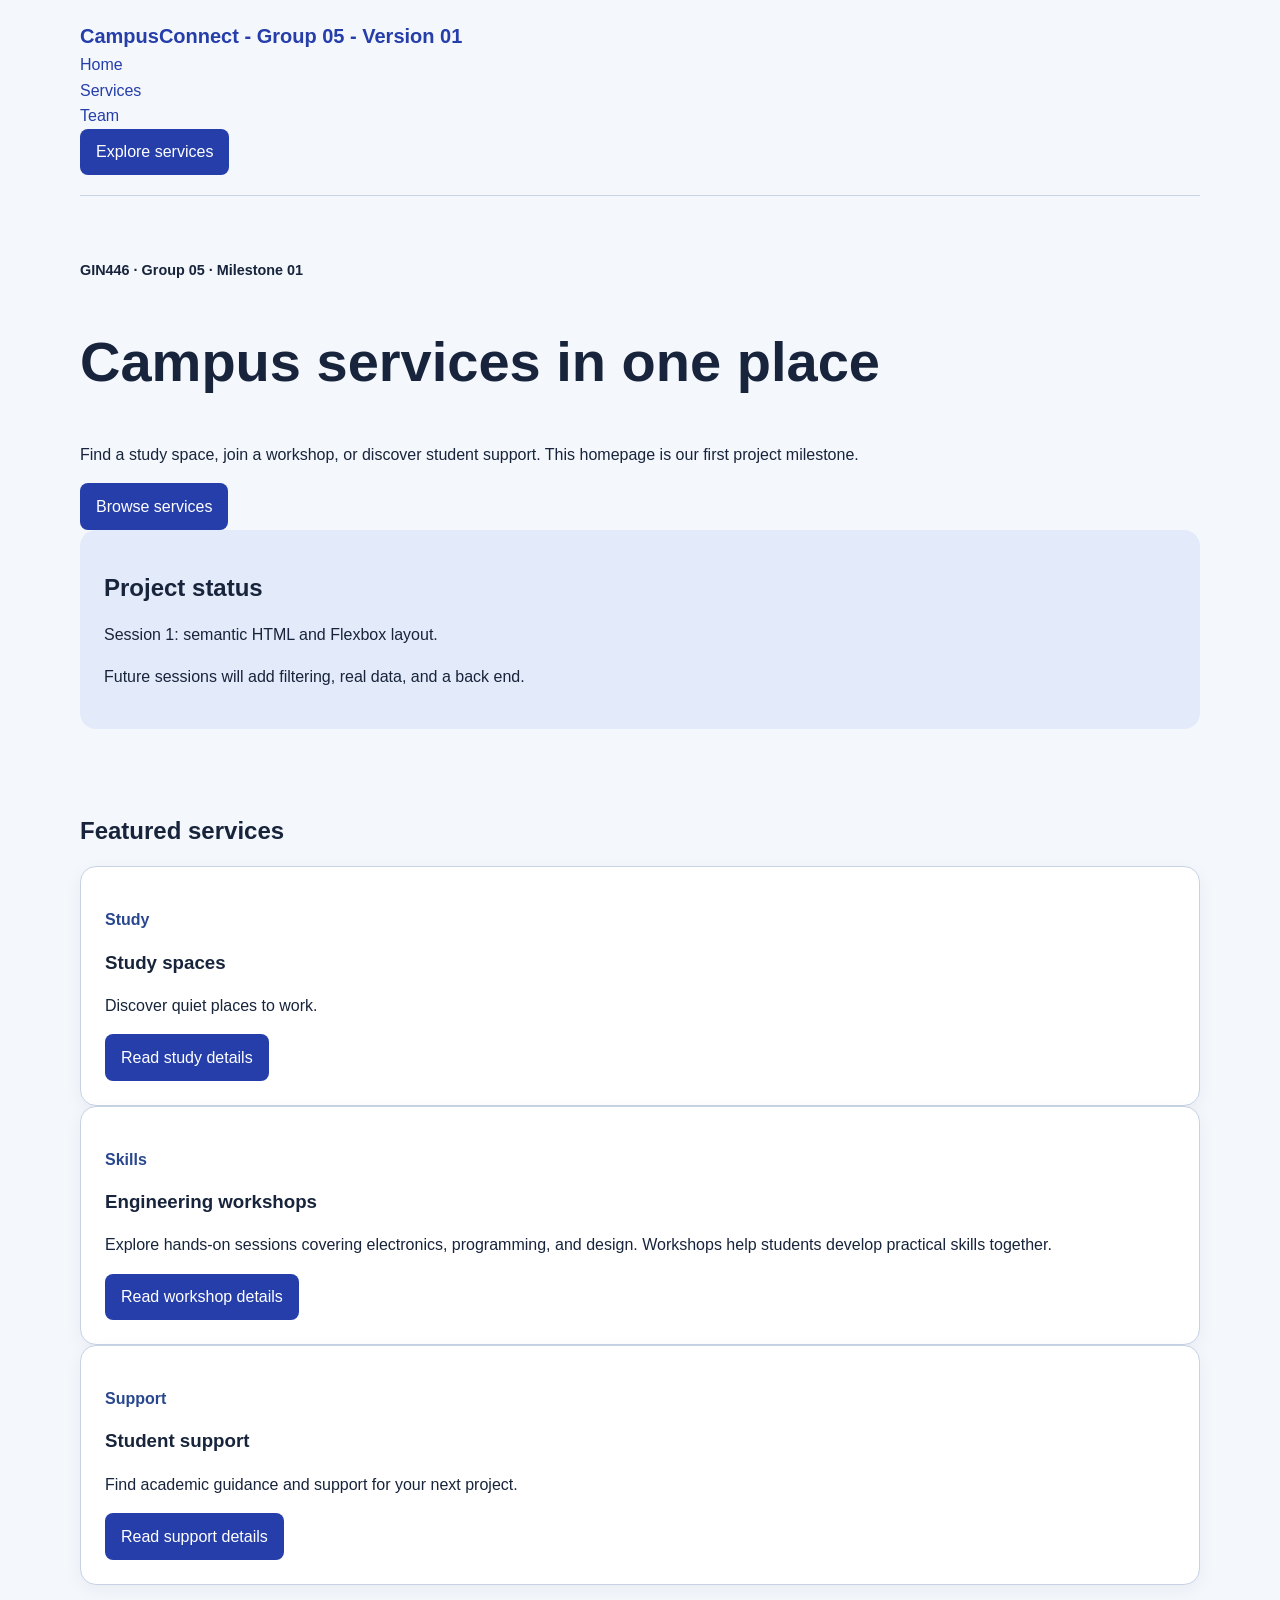
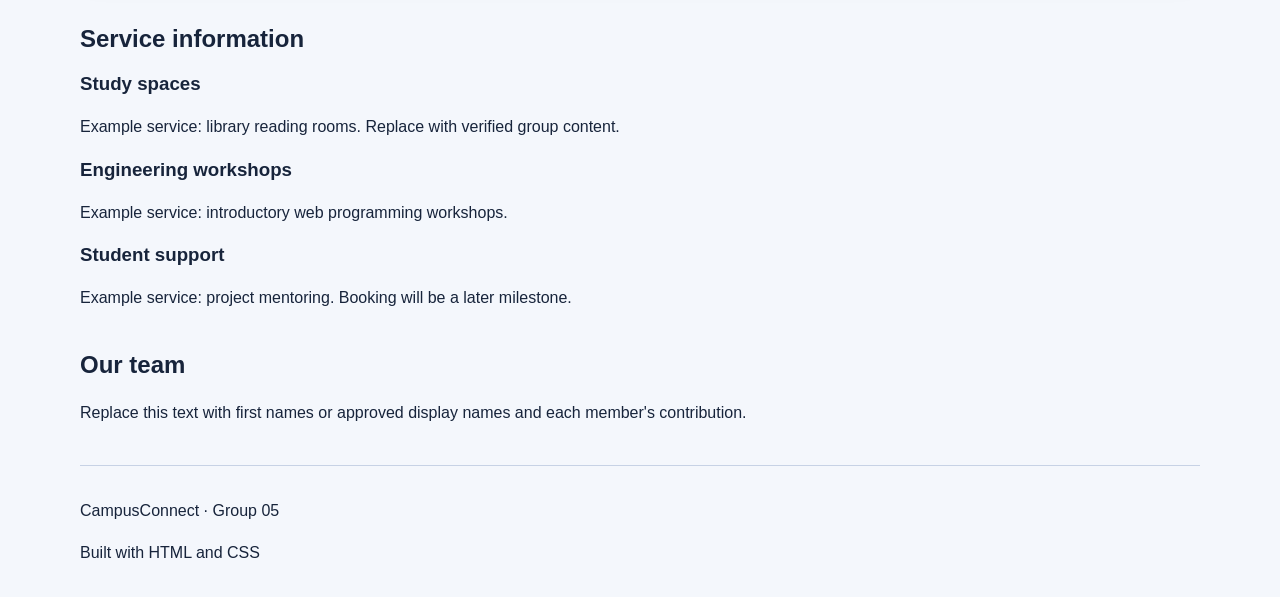
==== index.html @ 098f94c9 "Add files via upload" ====
<!doctype html>
<html lang="en">
<head>
  <meta charset="utf-8">
  <meta name="viewport" content="width=device-width, initial-scale=1">
  <title>CampusConnect | Group 05</title>
  <link rel="stylesheet" href="css/styles.css">
</head>
<body>
  <a class="skip-link" href="#main">Skip to main content</a>
  <header class="site-header container">
    <a class="brand" href="#home">CampusConnect - Group 05 - Version 01</a>
    <nav aria-label="Main navigation">
      <ul class="nav-list">
        <li><a href="#home">Home</a></li>
        <li><a href="#services">Services</a></li>
        <li><a href="#team">Team</a></li>
      </ul>
    </nav>
    <a class="button" href="#services">Explore services</a>
  </header>
  <main id="main" class="container">
    <section class="hero" id="home" aria-labelledby="hero-title">
      <div class="hero-copy">
        <p class="eyebrow">GIN446 · Group 05 · Milestone 01</p>
        <h1 id="hero-title">Campus services in one place</h1>
        <p>Find a study space, join a workshop, or discover student support. This homepage is our first project milestone.</p>
        <a class="button" href="#services">Browse services</a>
      </div>
      <aside class="project-summary" aria-labelledby="summary-title">
        <h2 id="summary-title">Project status</h2>
        <p>Session 1: semantic HTML and Flexbox layout.</p>
        <p>Future sessions will add filtering, real data, and a back end.</p>
      </aside>
    </section>
    <section id="services" aria-labelledby="services-title">
      <h2 id="services-title">Featured services</h2>
      <div class="cards">
        <article class="card">
          <p class="tag">Study</p><h3>Study spaces</h3>
          <p>Discover quiet places to work.</p>
          <a class="button" href="#study-details">Read study details</a>
        </article>
        <article class="card">
          <p class="tag">Skills</p><h3>Engineering workshops</h3>
          <p>Explore hands-on sessions covering electronics, programming, and design. Workshops help students develop practical skills together.</p>
          <a class="button" href="#workshop-details">Read workshop details</a>
        </article>
        <article class="card">
          <p class="tag">Support</p><h3>Student support</h3>
          <p>Find academic guidance and support for your next project.</p>
          <a class="button" href="#support-details">Read support details</a>
        </article>
      </div>
    </section>
    <section class="details" aria-labelledby="details-title">
      <h2 id="details-title">Service information</h2>
      <h3 id="study-details">Study spaces</h3><p>Example service: library reading rooms. Replace with verified group content.</p>
      <h3 id="workshop-details">Engineering workshops</h3><p>Example service: introductory web programming workshops.</p>
      <h3 id="support-details">Student support</h3><p>Example service: project mentoring. Booking will be a later milestone.</p>
    </section>
    <section id="team" aria-labelledby="team-title">
      <h2 id="team-title">Our team</h2>
      <p>Replace this text with first names or approved display names and each member's contribution.</p>
    </section>
  </main>
  <footer class="site-footer container"><p>CampusConnect · Group 05</p><p>Built with HTML and CSS</p></footer>
</body>
</html>
---- css/styles.css ----
/* Base styles are supplied. Students implement the layout below. */
* { box-sizing: border-box; }
body { margin: 0; font-family: Arial, sans-serif; line-height: 1.6; color: #17243b; background: #f4f7fc; }
h1, h2, h3 { line-height: 1.2; }
h1 { font-size: clamp(2rem, 5vw, 3.5rem); }
a { color: #253eaa; overflow-wrap: anywhere; }
.container { width: min(1120px, calc(100% - 2rem)); margin-inline: auto; }
.site-header { padding-block: 1.25rem; border-bottom: 1px solid #c7d2e5; }
.brand { font-weight: 800; font-size: 1.25rem; text-decoration: none; }
.nav-list { list-style: none; padding: 0; margin: 0; }
.nav-list a { text-decoration: none; }
.hero { padding-block: 3rem; }
.eyebrow { font-size: .9rem; font-weight: bold; }
.project-summary { background: #e3ebfa; padding: 1.5rem; border-radius: 1rem; }
.card { background: white; border: 1px solid #c7d2e5; border-radius: 1rem; padding: 1.5rem; box-shadow: 0 5px 18px #17243b0d; }
.tag { color: #28478e; font-weight: bold; }
.button { display: inline-block; background: #253eaa; color: white; padding: .65rem 1rem; border-radius: .5rem; text-decoration: none; }
.button:hover { background: #172c83; }
a:focus-visible { outline: 3px solid #9a4800; outline-offset: 4px; }
section { margin-bottom: 2.5rem; scroll-margin-top: 1rem; }
.site-footer { padding-block: 1rem; border-top: 1px solid #c7d2e5; }
.skip-link { position: absolute; top: -100px; left: 1rem; background: white; padding: .5rem; }
.skip-link:focus { top: .5rem; }

/* TODO 1: Header: display:flex; align-items:center; flex-wrap:wrap; gap:1.5rem. */
/* TODO 2: Push the last header link right using auto margin on nav. */
/* TODO 3: Make .nav-list flex, wrapping, with gap:1rem. */
/* TODO 4: Hero: wrapping flex row, align-items:center, gap:2rem.
   .hero-copy: flex:2 1 28rem; .project-summary: flex:1 1 16rem.
   Set min-width:0 on both hero items. */
/* TODO 5: Cards: wrapping flex container, gap:1.25rem, stretch alignment. */
/* TODO 6: Each card: flex:1 1 16rem; min-width:0; nested flex column. */
/* TODO 7: Pin card links with margin-top:auto; align-self:flex-start. */
/* TODO 8: Footer: wrapping flex row; space-between; gap:1rem. */
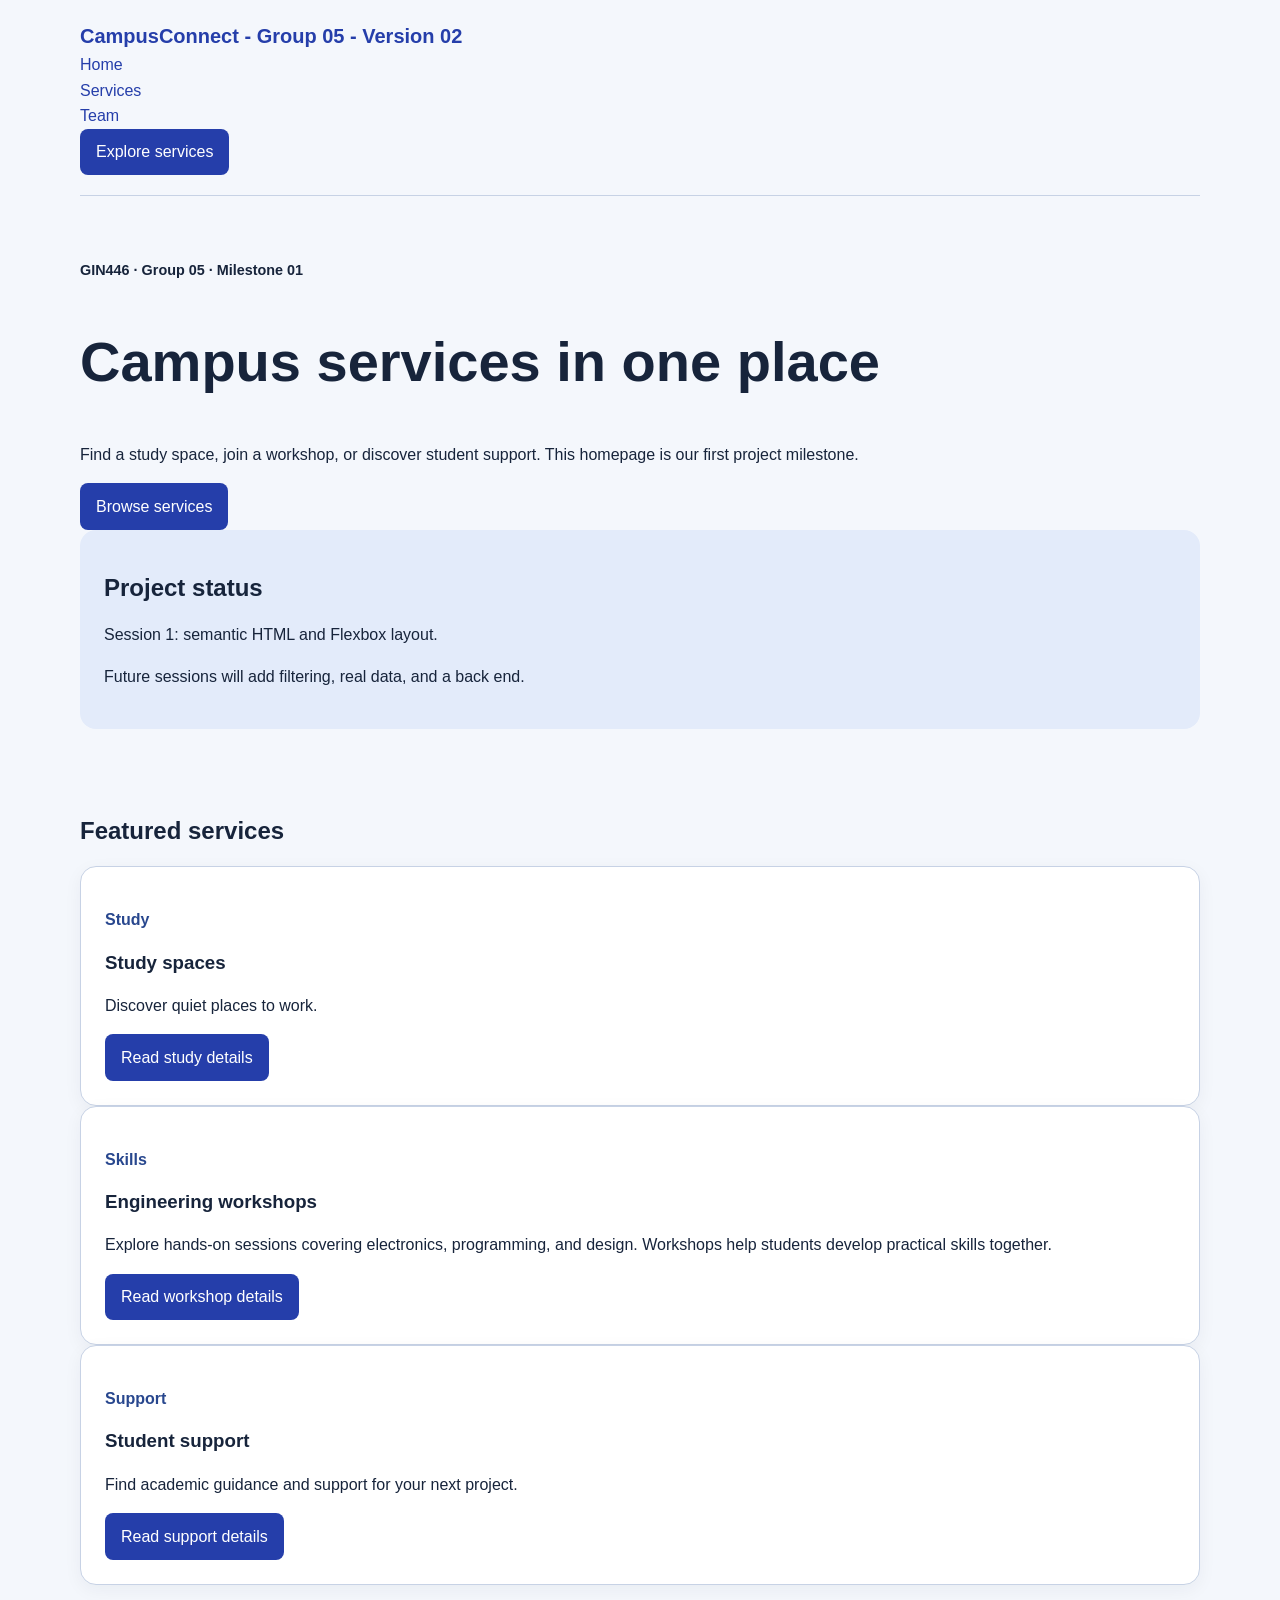
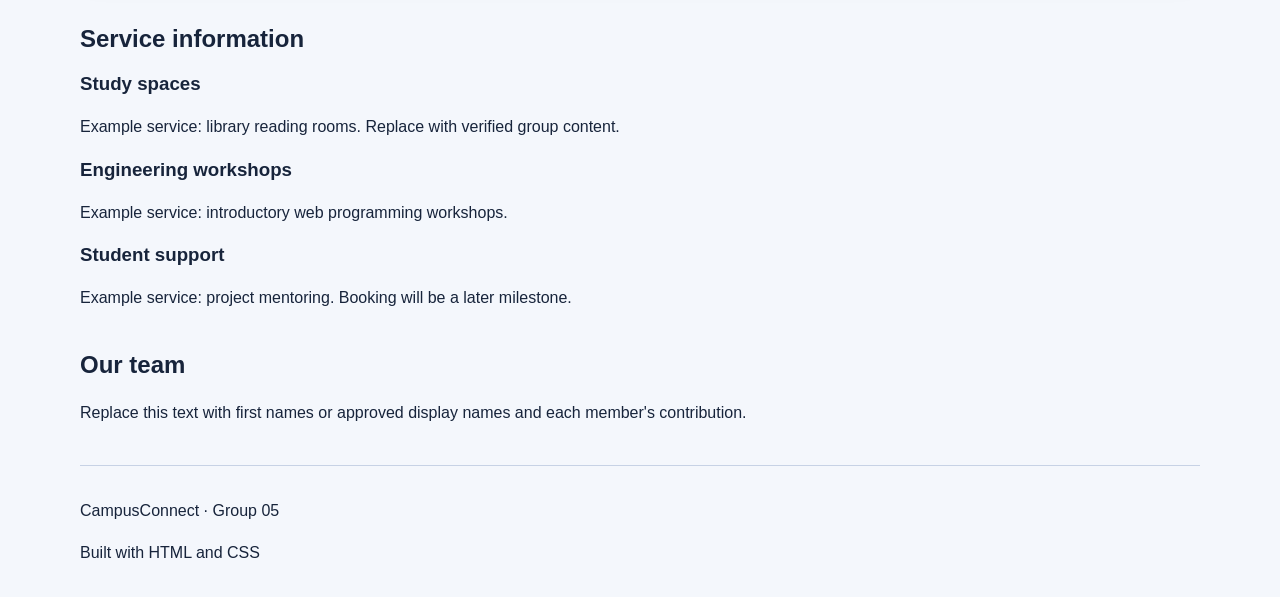
==== commit c14e565e: "Update version number in site header" ====
--- a/index.html
+++ b/index.html
@@ -9,7 +9,7 @@
 <body>
   <a class="skip-link" href="#main">Skip to main content</a>
   <header class="site-header container">
-    <a class="brand" href="#home">CampusConnect - Group 05 - Version 01</a>
+    <a class="brand" href="#home">CampusConnect - Group 05 - Version 02</a>
     <nav aria-label="Main navigation">
       <ul class="nav-list">
         <li><a href="#home">Home</a></li>
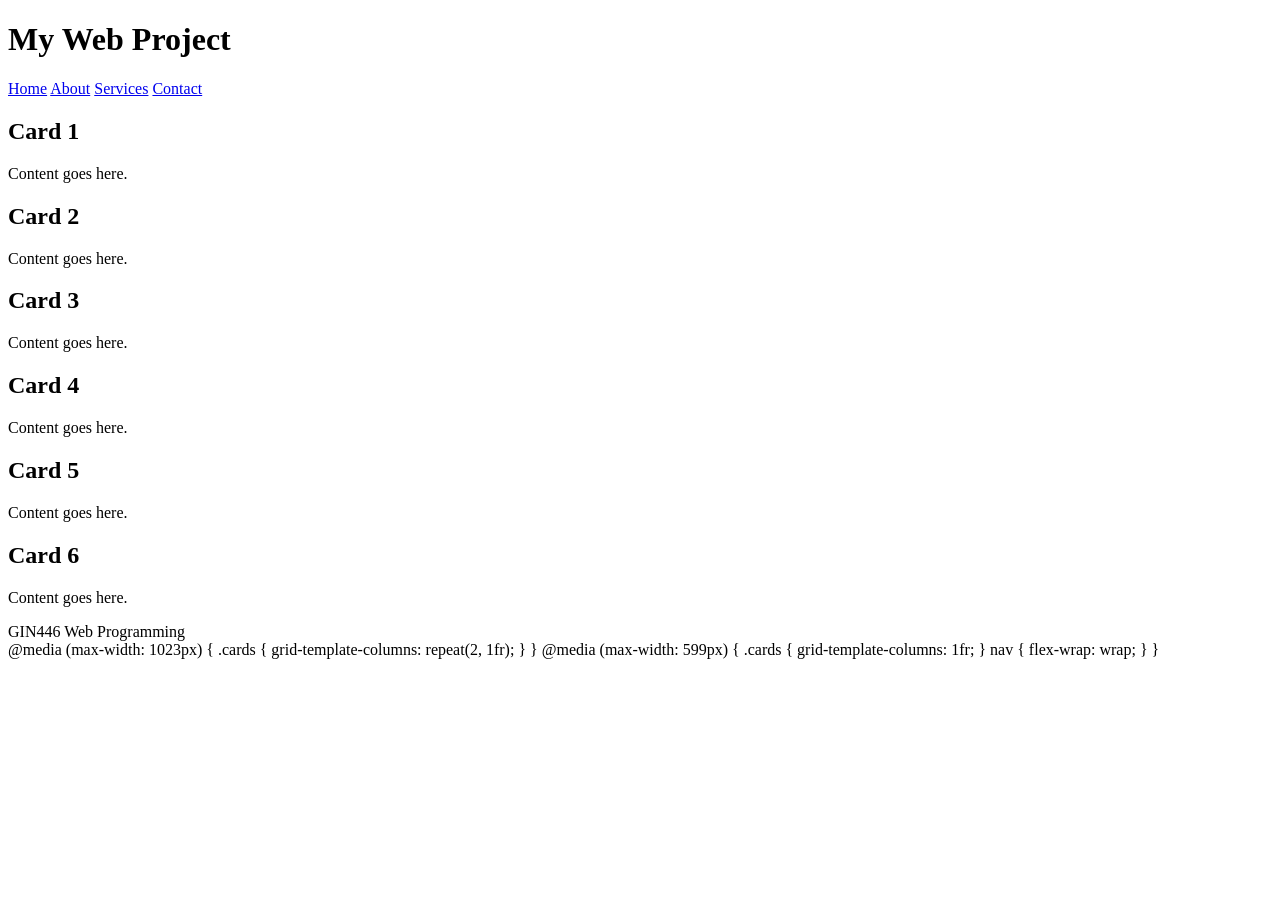
==== commit d97fa633: "lab-grid: complete manual grid and first AI review" ====
--- a/index.html
+++ b/index.html
@@ -1,69 +1,41 @@
-<!doctype html>
+<!DOCTYPE html>
 <html lang="en">
 <head>
-  <meta charset="utf-8">
-  <meta name="viewport" content="width=device-width, initial-scale=1">
-  <title>CampusConnect | Group 05</title>
-  <link rel="stylesheet" href="css/styles.css">
+    <meta charset="UTF-8">
+    <meta name="viewport" content="width=device-width, initial-scale=1.0">
+    <title>GIN446 Grid Lab</title>
+    <link rel="stylesheet" href="style.css">
 </head>
 <body>
-  <a class="skip-link" href="#main">Skip to main content</a>
-  <header class="site-header container">
-    <a class="brand" href="#home">CampusConnect - Group 05 - Version 02</a>
-    <nav aria-label="Main navigation">
-      <ul class="nav-list">
-        <li><a href="#home">Home</a></li>
-        <li><a href="#services">Services</a></li>
-        <li><a href="#team">Team</a></li>
-      </ul>
+    <header>
+        <h1>My Web Project</h1>
+    </header>
+
+    <nav>
+        <a href="#">Home</a>
+        <a href="#">About</a>
+        <a href="#">Services</a>
+        <a href="#">Contact</a>
     </nav>
-    <a class="button" href="#services">Explore services</a>
-  </header>
-  <main id="main" class="container">
-    <section class="hero" id="home" aria-labelledby="hero-title">
-      <div class="hero-copy">
-        <p class="eyebrow">GIN446 · Group 05 · Milestone 01</p>
-        <h1 id="hero-title">Campus services in one place</h1>
-        <p>Find a study space, join a workshop, or discover student support. This homepage is our first project milestone.</p>
-        <a class="button" href="#services">Browse services</a>
-      </div>
-      <aside class="project-summary" aria-labelledby="summary-title">
-        <h2 id="summary-title">Project status</h2>
-        <p>Session 1: semantic HTML and Flexbox layout.</p>
-        <p>Future sessions will add filtering, real data, and a back end.</p>
-      </aside>
-    </section>
-    <section id="services" aria-labelledby="services-title">
-      <h2 id="services-title">Featured services</h2>
-      <div class="cards">
-        <article class="card">
-          <p class="tag">Study</p><h3>Study spaces</h3>
-          <p>Discover quiet places to work.</p>
-          <a class="button" href="#study-details">Read study details</a>
-        </article>
-        <article class="card">
-          <p class="tag">Skills</p><h3>Engineering workshops</h3>
-          <p>Explore hands-on sessions covering electronics, programming, and design. Workshops help students develop practical skills together.</p>
-          <a class="button" href="#workshop-details">Read workshop details</a>
-        </article>
-        <article class="card">
-          <p class="tag">Support</p><h3>Student support</h3>
-          <p>Find academic guidance and support for your next project.</p>
-          <a class="button" href="#support-details">Read support details</a>
-        </article>
-      </div>
-    </section>
-    <section class="details" aria-labelledby="details-title">
-      <h2 id="details-title">Service information</h2>
-      <h3 id="study-details">Study spaces</h3><p>Example service: library reading rooms. Replace with verified group content.</p>
-      <h3 id="workshop-details">Engineering workshops</h3><p>Example service: introductory web programming workshops.</p>
-      <h3 id="support-details">Student support</h3><p>Example service: project mentoring. Booking will be a later milestone.</p>
-    </section>
-    <section id="team" aria-labelledby="team-title">
-      <h2 id="team-title">Our team</h2>
-      <p>Replace this text with first names or approved display names and each member's contribution.</p>
-    </section>
-  </main>
-  <footer class="site-footer container"><p>CampusConnect · Group 05</p><p>Built with HTML and CSS</p></footer>
+
+    <main class="cards">
+        <section class="card"><h2>Card 1</h2><p>Content goes here.</p></section>
+        <section class="card"><h2>Card 2</h2><p>Content goes here.</p></section>
+        <section class="card"><h2>Card 3</h2><p>Content goes here.</p></section>
+        <section class="card"><h2>Card 4</h2><p>Content goes here.</p></section>
+        <section class="card"><h2>Card 5</h2><p>Content goes here.</p></section>
+        <section class="card"><h2>Card 6</h2><p>Content goes here.</p></section>
+    </main>
+
+    <footer>GIN446 Web Programming</footer>
 </body>
+
+@media (max-width: 1023px) {
+    .cards { grid-template-columns: repeat(2, 1fr); }
+}
+
+@media (max-width: 599px) {
+    .cards { grid-template-columns: 1fr; }
+    nav { flex-wrap: wrap; }
+}
 </html>
--- a/style.css
+++ b/style.css
@@ -0,0 +1,8 @@
+@media (max-width: 1023px) {
+    .cards { grid-template-columns: repeat(2, 1fr); }
+}
+
+@media (max-width: 599px) {
+    .cards { grid-template-columns: 1fr; }
+    nav { flex-wrap: wrap; }
+}
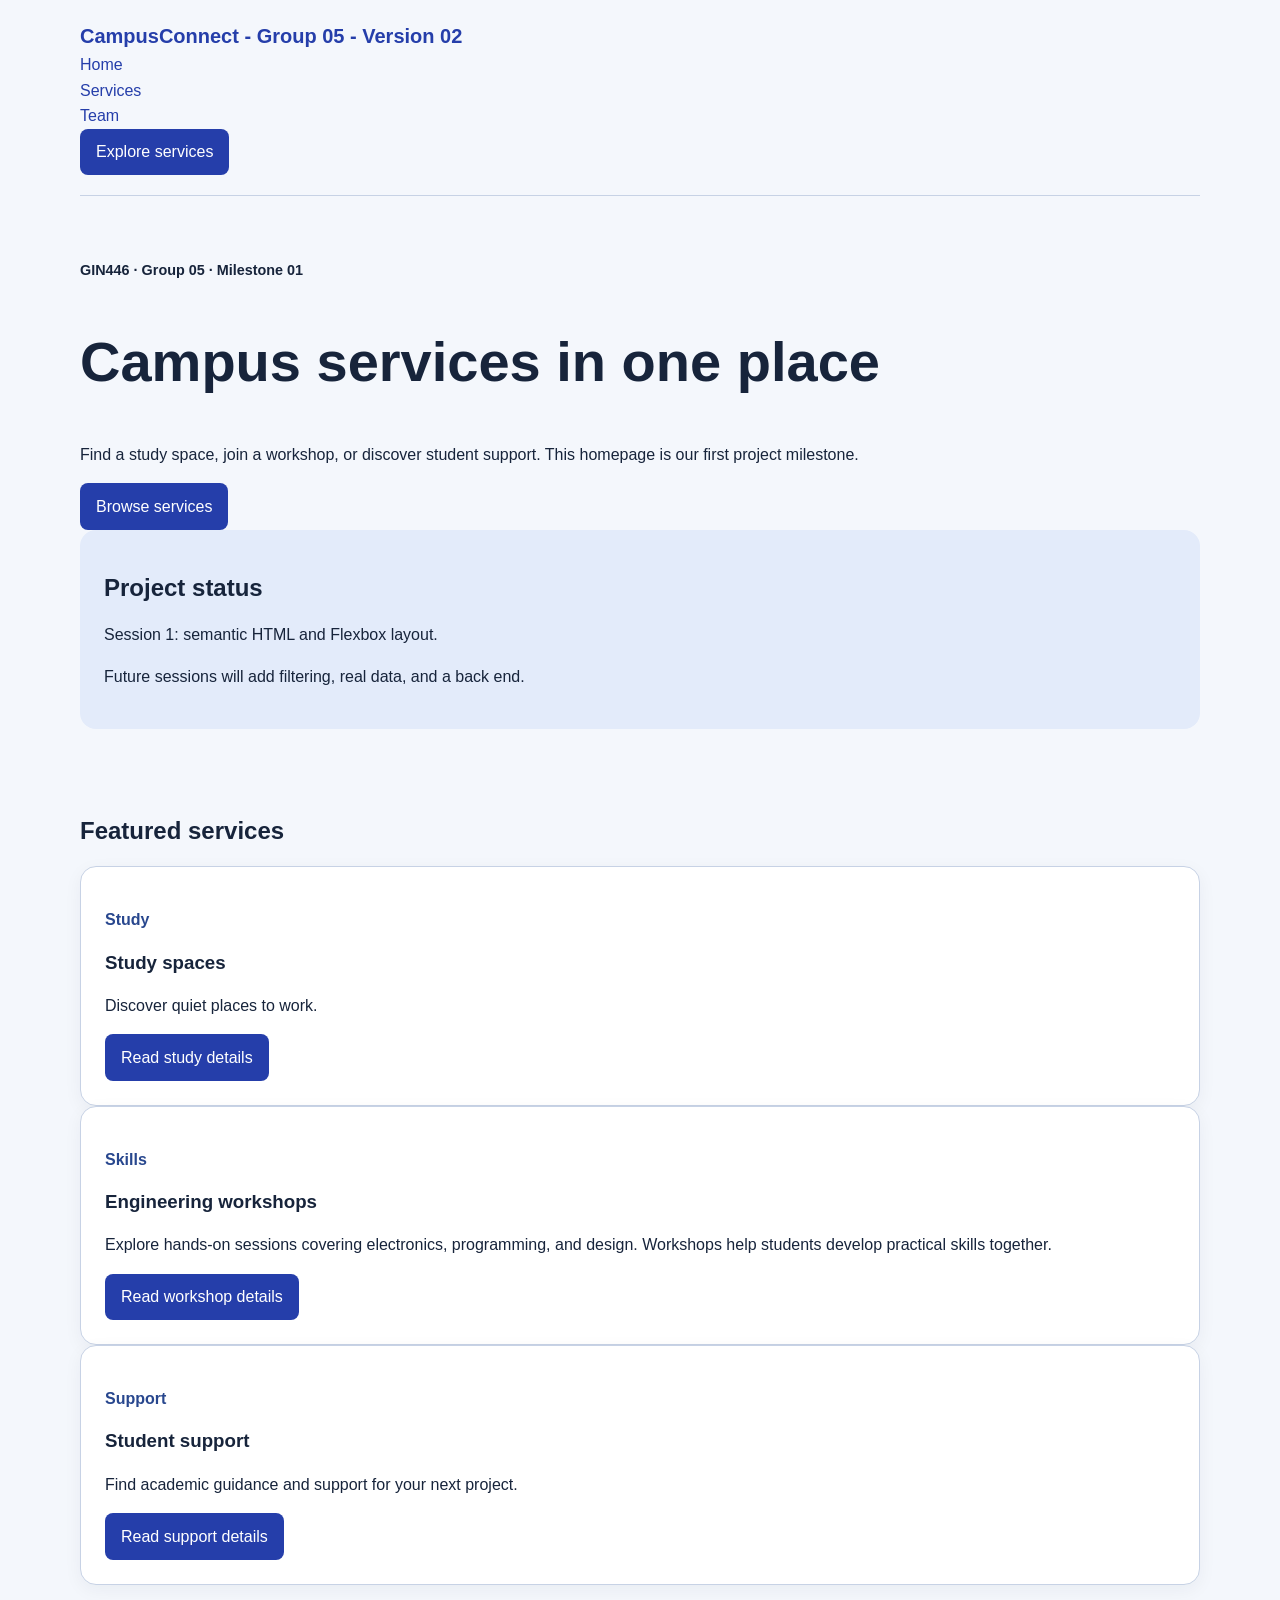
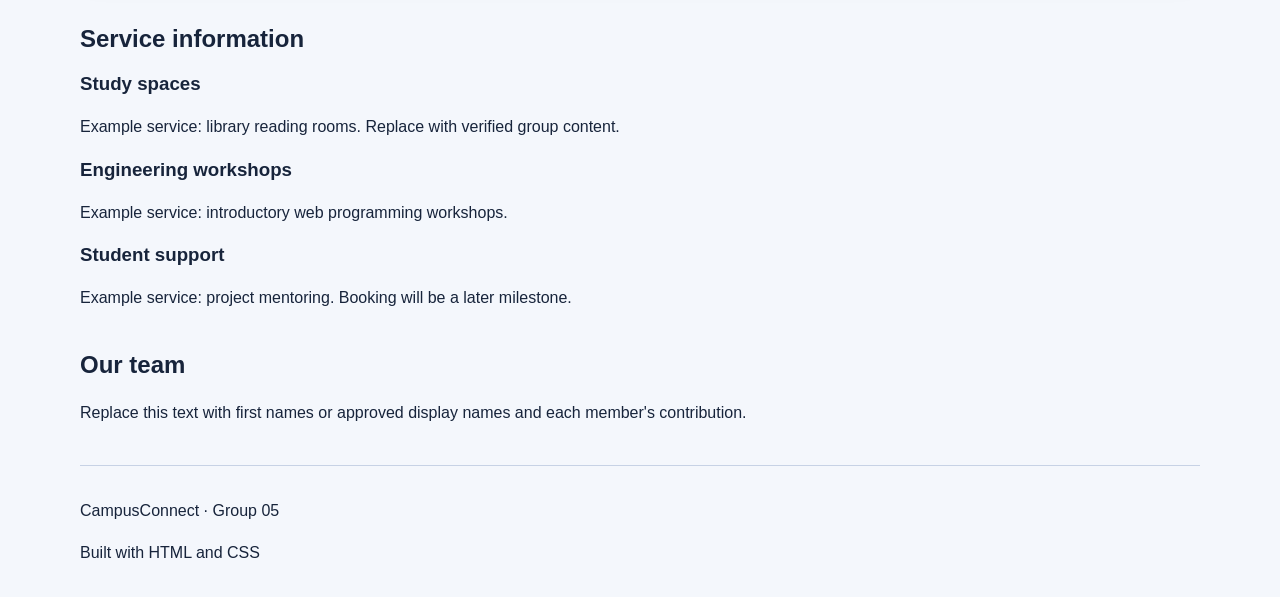
==== commit 71d65a9d: "Merge branch 'main' of https://github.com/GebranGebran/gin446-group-05" ====
--- a/index.html
+++ b/index.html
@@ -1,41 +1,69 @@
-<!DOCTYPE html>
+<!doctype html>
 <html lang="en">
 <head>
-    <meta charset="UTF-8">
-    <meta name="viewport" content="width=device-width, initial-scale=1.0">
-    <title>GIN446 Grid Lab</title>
-    <link rel="stylesheet" href="style.css">
+  <meta charset="utf-8">
+  <meta name="viewport" content="width=device-width, initial-scale=1">
+  <title>CampusConnect | Group 05</title>
+  <link rel="stylesheet" href="css/styles.css">
 </head>
 <body>
-    <header>
-        <h1>My Web Project</h1>
-    </header>
-
-    <nav>
-        <a href="#">Home</a>
-        <a href="#">About</a>
-        <a href="#">Services</a>
-        <a href="#">Contact</a>
+  <a class="skip-link" href="#main">Skip to main content</a>
+  <header class="site-header container">
+    <a class="brand" href="#home">CampusConnect - Group 05 - Version 02</a>
+    <nav aria-label="Main navigation">
+      <ul class="nav-list">
+        <li><a href="#home">Home</a></li>
+        <li><a href="#services">Services</a></li>
+        <li><a href="#team">Team</a></li>
+      </ul>
     </nav>
-
-    <main class="cards">
-        <section class="card"><h2>Card 1</h2><p>Content goes here.</p></section>
-        <section class="card"><h2>Card 2</h2><p>Content goes here.</p></section>
-        <section class="card"><h2>Card 3</h2><p>Content goes here.</p></section>
-        <section class="card"><h2>Card 4</h2><p>Content goes here.</p></section>
-        <section class="card"><h2>Card 5</h2><p>Content goes here.</p></section>
-        <section class="card"><h2>Card 6</h2><p>Content goes here.</p></section>
-    </main>
-
-    <footer>GIN446 Web Programming</footer>
+    <a class="button" href="#services">Explore services</a>
+  </header>
+  <main id="main" class="container">
+    <section class="hero" id="home" aria-labelledby="hero-title">
+      <div class="hero-copy">
+        <p class="eyebrow">GIN446 · Group 05 · Milestone 01</p>
+        <h1 id="hero-title">Campus services in one place</h1>
+        <p>Find a study space, join a workshop, or discover student support. This homepage is our first project milestone.</p>
+        <a class="button" href="#services">Browse services</a>
+      </div>
+      <aside class="project-summary" aria-labelledby="summary-title">
+        <h2 id="summary-title">Project status</h2>
+        <p>Session 1: semantic HTML and Flexbox layout.</p>
+        <p>Future sessions will add filtering, real data, and a back end.</p>
+      </aside>
+    </section>
+    <section id="services" aria-labelledby="services-title">
+      <h2 id="services-title">Featured services</h2>
+      <div class="cards">
+        <article class="card">
+          <p class="tag">Study</p><h3>Study spaces</h3>
+          <p>Discover quiet places to work.</p>
+          <a class="button" href="#study-details">Read study details</a>
+        </article>
+        <article class="card">
+          <p class="tag">Skills</p><h3>Engineering workshops</h3>
+          <p>Explore hands-on sessions covering electronics, programming, and design. Workshops help students develop practical skills together.</p>
+          <a class="button" href="#workshop-details">Read workshop details</a>
+        </article>
+        <article class="card">
+          <p class="tag">Support</p><h3>Student support</h3>
+          <p>Find academic guidance and support for your next project.</p>
+          <a class="button" href="#support-details">Read support details</a>
+        </article>
+      </div>
+    </section>
+    <section class="details" aria-labelledby="details-title">
+      <h2 id="details-title">Service information</h2>
+      <h3 id="study-details">Study spaces</h3><p>Example service: library reading rooms. Replace with verified group content.</p>
+      <h3 id="workshop-details">Engineering workshops</h3><p>Example service: introductory web programming workshops.</p>
+      <h3 id="support-details">Student support</h3><p>Example service: project mentoring. Booking will be a later milestone.</p>
+    </section>
+    <section id="team" aria-labelledby="team-title">
+      <h2 id="team-title">Our team</h2>
+      <p>Replace this text with first names or approved display names and each member's contribution.</p>
+    </section>
+  </main>
+  <footer class="site-footer container"><p>CampusConnect · Group 05</p><p>Built with HTML and CSS</p></footer>
 </body>
-
-@media (max-width: 1023px) {
-    .cards { grid-template-columns: repeat(2, 1fr); }
-}
-
-@media (max-width: 599px) {
-    .cards { grid-template-columns: 1fr; }
-    nav { flex-wrap: wrap; }
-}
 </html>
--- a/css/styles.css
+++ b/css/styles.css
@@ -0,0 +1,34 @@
+/* Base styles are supplied. Students implement the layout below. */
+* { box-sizing: border-box; }
+body { margin: 0; font-family: Arial, sans-serif; line-height: 1.6; color: #17243b; background: #f4f7fc; }
+h1, h2, h3 { line-height: 1.2; }
+h1 { font-size: clamp(2rem, 5vw, 3.5rem); }
+a { color: #253eaa; overflow-wrap: anywhere; }
+.container { width: min(1120px, calc(100% - 2rem)); margin-inline: auto; }
+.site-header { padding-block: 1.25rem; border-bottom: 1px solid #c7d2e5; }
+.brand { font-weight: 800; font-size: 1.25rem; text-decoration: none; }
+.nav-list { list-style: none; padding: 0; margin: 0; }
+.nav-list a { text-decoration: none; }
+.hero { padding-block: 3rem; }
+.eyebrow { font-size: .9rem; font-weight: bold; }
+.project-summary { background: #e3ebfa; padding: 1.5rem; border-radius: 1rem; }
+.card { background: white; border: 1px solid #c7d2e5; border-radius: 1rem; padding: 1.5rem; box-shadow: 0 5px 18px #17243b0d; }
+.tag { color: #28478e; font-weight: bold; }
+.button { display: inline-block; background: #253eaa; color: white; padding: .65rem 1rem; border-radius: .5rem; text-decoration: none; }
+.button:hover { background: #172c83; }
+a:focus-visible { outline: 3px solid #9a4800; outline-offset: 4px; }
+section { margin-bottom: 2.5rem; scroll-margin-top: 1rem; }
+.site-footer { padding-block: 1rem; border-top: 1px solid #c7d2e5; }
+.skip-link { position: absolute; top: -100px; left: 1rem; background: white; padding: .5rem; }
+.skip-link:focus { top: .5rem; }
+
+/* TODO 1: Header: display:flex; align-items:center; flex-wrap:wrap; gap:1.5rem. */
+/* TODO 2: Push the last header link right using auto margin on nav. */
+/* TODO 3: Make .nav-list flex, wrapping, with gap:1rem. */
+/* TODO 4: Hero: wrapping flex row, align-items:center, gap:2rem.
+   .hero-copy: flex:2 1 28rem; .project-summary: flex:1 1 16rem.
+   Set min-width:0 on both hero items. */
+/* TODO 5: Cards: wrapping flex container, gap:1.25rem, stretch alignment. */
+/* TODO 6: Each card: flex:1 1 16rem; min-width:0; nested flex column. */
+/* TODO 7: Pin card links with margin-top:auto; align-self:flex-start. */
+/* TODO 8: Footer: wrapping flex row; space-between; gap:1rem. */
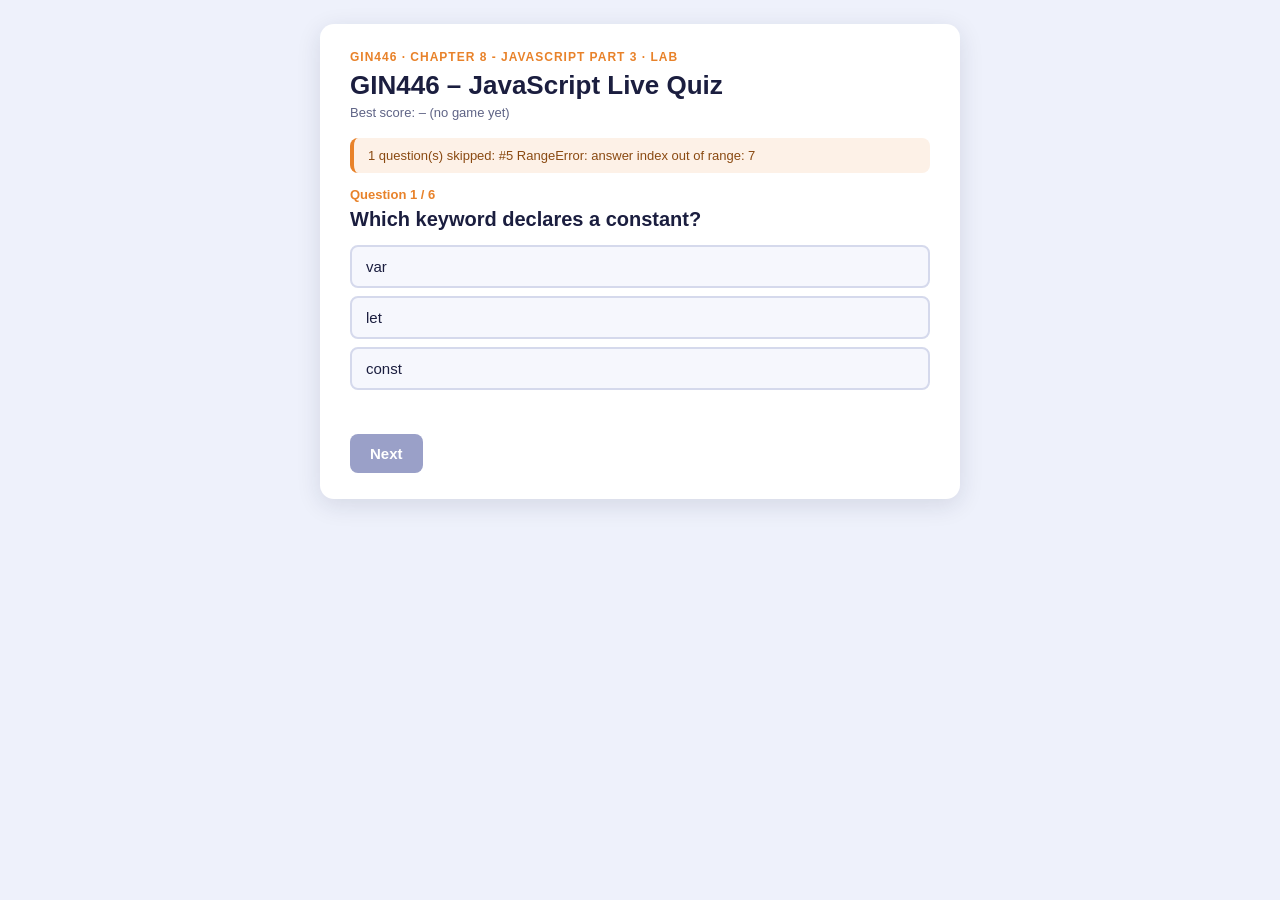
==== commit a1399a06: "Rename quiz.html to index.html" ====
--- a/index.html
+++ b/index.html
@@ -1,69 +1,45 @@
-<!doctype html>
+<!DOCTYPE html>
 <html lang="en">
 <head>
-  <meta charset="utf-8">
+  <meta charset="UTF-8">
   <meta name="viewport" content="width=device-width, initial-scale=1">
-  <title>CampusConnect | Group 05</title>
-  <link rel="stylesheet" href="css/styles.css">
+  <title>Live Quiz</title>
+  <link rel="stylesheet" href="style.css">
 </head>
 <body>
-  <a class="skip-link" href="#main">Skip to main content</a>
-  <header class="site-header container">
-    <a class="brand" href="#home">CampusConnect - Group 05 - Version 02</a>
-    <nav aria-label="Main navigation">
-      <ul class="nav-list">
-        <li><a href="#home">Home</a></li>
-        <li><a href="#services">Services</a></li>
-        <li><a href="#team">Team</a></li>
-      </ul>
-    </nav>
-    <a class="button" href="#services">Explore services</a>
-  </header>
-  <main id="main" class="container">
-    <section class="hero" id="home" aria-labelledby="hero-title">
-      <div class="hero-copy">
-        <p class="eyebrow">GIN446 · Group 05 · Milestone 01</p>
-        <h1 id="hero-title">Campus services in one place</h1>
-        <p>Find a study space, join a workshop, or discover student support. This homepage is our first project milestone.</p>
-        <a class="button" href="#services">Browse services</a>
-      </div>
-      <aside class="project-summary" aria-labelledby="summary-title">
-        <h2 id="summary-title">Project status</h2>
-        <p>Session 1: semantic HTML and Flexbox layout.</p>
-        <p>Future sessions will add filtering, real data, and a back end.</p>
-      </aside>
+  <main class="card">
+    <p class="course">GIN446 · Chapter 8 - JavaScript Part 3 · Lab</p>
+    <h1 id="quiz-title">Live Quiz</h1>
+    <p id="best" class="best">Best score: –</p>
+
+    <!-- shown while the JSON files are loading -->
+    <div id="loader" class="loader hidden"><span class="spinner"></span> Loading the questions…</div>
+
+    <!-- shown when loading fails -->
+    <div id="error" class="error hidden">
+      <p id="error-msg"></p>
+      <button id="retry" class="btn-secondary">Try again</button>
+    </div>
+
+    <!-- shown when some questions of the file are invalid -->
+    <p id="warning" class="warning hidden"></p>
+
+    <section id="quiz" class="hidden">
+      <p id="progress" class="progress"></p>
+      <h2 id="question"></h2>
+      <div id="choices" class="choices"></div>
+      <p id="feedback" class="feedback"></p>
+      <button id="next" class="btn-primary" disabled>Next</button>
     </section>
-    <section id="services" aria-labelledby="services-title">
-      <h2 id="services-title">Featured services</h2>
-      <div class="cards">
-        <article class="card">
-          <p class="tag">Study</p><h3>Study spaces</h3>
-          <p>Discover quiet places to work.</p>
-          <a class="button" href="#study-details">Read study details</a>
-        </article>
-        <article class="card">
-          <p class="tag">Skills</p><h3>Engineering workshops</h3>
-          <p>Explore hands-on sessions covering electronics, programming, and design. Workshops help students develop practical skills together.</p>
-          <a class="button" href="#workshop-details">Read workshop details</a>
-        </article>
-        <article class="card">
-          <p class="tag">Support</p><h3>Student support</h3>
-          <p>Find academic guidance and support for your next project.</p>
-          <a class="button" href="#support-details">Read support details</a>
-        </article>
-      </div>
-    </section>
-    <section class="details" aria-labelledby="details-title">
-      <h2 id="details-title">Service information</h2>
-      <h3 id="study-details">Study spaces</h3><p>Example service: library reading rooms. Replace with verified group content.</p>
-      <h3 id="workshop-details">Engineering workshops</h3><p>Example service: introductory web programming workshops.</p>
-      <h3 id="support-details">Student support</h3><p>Example service: project mentoring. Booking will be a later milestone.</p>
-    </section>
-    <section id="team" aria-labelledby="team-title">
-      <h2 id="team-title">Our team</h2>
-      <p>Replace this text with first names or approved display names and each member's contribution.</p>
+
+    <section id="result" class="result hidden">
+      <h2>Quiz finished</h2>
+      <p id="score" class="score"></p>
+      <p id="verdict" class="verdict"></p>
+      <button id="restart" class="btn-primary">Play again</button>
     </section>
   </main>
-  <footer class="site-footer container"><p>CampusConnect · Group 05</p><p>Built with HTML and CSS</p></footer>
+
+  <script src="quiz.js"></script>
 </body>
 </html>
--- a/style.css
+++ b/style.css
@@ -0,0 +1,47 @@
+/* GIN446 – Chapter 8 lab – provided stylesheet (you do not need to modify it).
+   Classes used by quiz.js:
+   .hidden (hide a block)   .correct / .wrong (choice buttons)   .ok / .bad (feedback and verdict) */
+
+* { box-sizing: border-box; }
+html { background: #eef1fb; }
+body { margin: 0; padding: 24px 16px; font-family: Arial, Helvetica, sans-serif; color: #1b1e3f; background: #eef1fb; }
+
+.card { max-width: 640px; margin: 0 auto; padding: 26px 30px; background: #fff; border-radius: 14px; box-shadow: 0 6px 24px rgba(27, 30, 63, .12); }
+.course { margin: 0; font-size: 12px; font-weight: bold; letter-spacing: 1px; color: #e8822a; text-transform: uppercase; }
+h1 { margin: 6px 0 4px; font-size: 26px; }
+.best { margin: 0 0 18px; font-size: 13px; color: #5f6486; }
+
+.hidden { display: none !important; }
+
+/* ---- loading, error, warning ---- */
+.loader { display: flex; align-items: center; gap: 10px; padding: 14px 16px; border-radius: 10px; background: #f1f3fa; color: #4451c8; font-weight: bold; }
+.spinner { width: 18px; height: 18px; border: 3px solid #c9cee6; border-top-color: #4451c8; border-radius: 50%; animation: spin .8s linear infinite; }
+@keyframes spin { to { transform: rotate(360deg); } }
+.error { padding: 14px 16px; border-radius: 10px; background: #fbe9e9; border: 1px solid #e8b4b0; color: #b3261e; }
+.error p { margin: 0 0 10px; font-weight: bold; }
+.warning { margin: 0 0 14px; padding: 10px 14px; border-radius: 8px; background: #fdf1e7; border-left: 4px solid #e8822a; font-size: 13px; color: #8a4a12; }
+
+/* ---- question ---- */
+.progress { margin: 0; font-size: 13px; font-weight: bold; color: #e8822a; }
+#question { margin: 6px 0 14px; font-size: 20px; }
+.choices { display: grid; gap: 8px; margin-bottom: 12px; }
+.choice { width: 100%; text-align: left; padding: 11px 14px; font-size: 15px; font-weight: normal; color: #1b1e3f; background: #f6f7fd; border: 2px solid #d5d9ec; border-radius: 8px; cursor: pointer; }
+.choice:hover:not(:disabled) { border-color: #4451c8; }
+.choice:disabled { cursor: default; }
+.choice.correct { background: #e3f4e8; border-color: #1f7a45; color: #1f7a45; font-weight: bold; }
+.choice.wrong { background: #fbe9e9; border-color: #b3261e; color: #b3261e; }
+.feedback { min-height: 20px; margin: 0 0 12px; font-weight: bold; }
+
+/* ---- result ---- */
+.result { text-align: center; }
+.score { margin: 6px 0; font-size: 34px; font-weight: bold; color: #4451c8; }
+.verdict { font-weight: bold; margin: 0 0 16px; }
+
+.ok { color: #1f7a45; }
+.bad { color: #b3261e; }
+
+button { padding: 11px 20px; font-size: 15px; font-weight: bold; border: none; border-radius: 8px; cursor: pointer; }
+.btn-primary { color: #fff; background: #4451c8; }
+.btn-primary:hover:not(:disabled) { background: #353fa6; }
+.btn-primary:disabled { background: #9aa0c8; cursor: not-allowed; }
+.btn-secondary { color: #1b1e3f; background: #fff; border: 1px solid #e8b4b0; }
